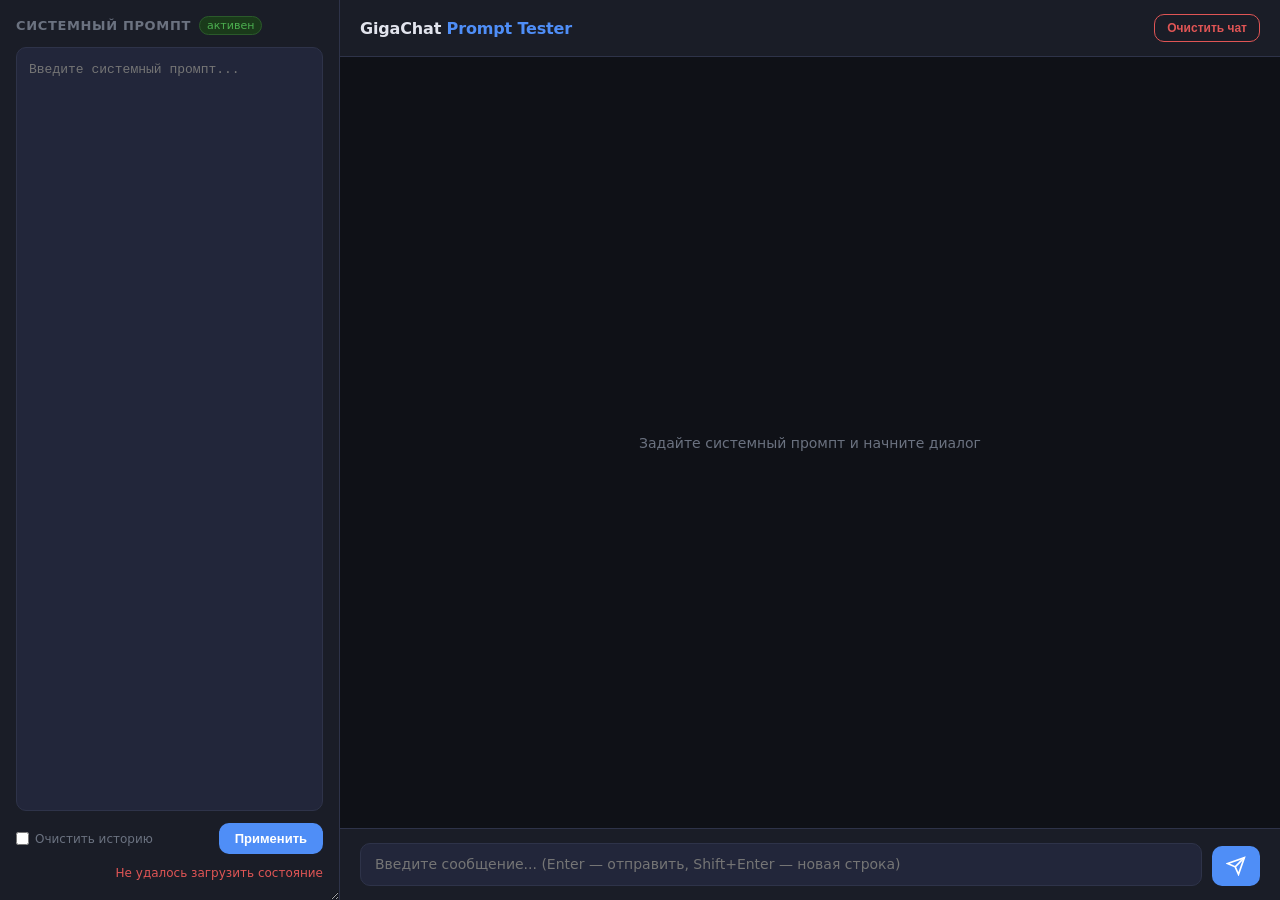
==== frontend/index.html @ eb055524 "init" ====
<!DOCTYPE html>
<html lang="ru">
<head>
  <meta charset="UTF-8" />
  <meta name="viewport" content="width=device-width, initial-scale=1.0" />
  <title>GigaChat Prompt Tester</title>
  <link rel="stylesheet" href="style.css" />
</head>
<body>
  <div class="layout">

    <!-- Боковая панель системного промпта -->
    <aside class="sidebar">
      <div class="sidebar-header">
        <span class="label">Системный промпт</span>
        <span class="badge" id="promptBadge">активен</span>
      </div>

      <textarea
        id="systemPrompt"
        class="prompt-textarea"
        placeholder="Введите системный промпт..."
        spellcheck="false"
      ></textarea>

      <div class="sidebar-footer">
        <label class="checkbox-label">
          <input type="checkbox" id="clearOnApply" />
          Очистить историю
        </label>
        <button id="applyBtn" class="btn btn-accent">Применить</button>
      </div>

      <div id="promptStatus" class="prompt-status"></div>
    </aside>

    <!-- Основная область чата -->
    <main class="chat">
      <header class="chat-header">
        <h1 class="chat-title">GigaChat <span>Prompt Tester</span></h1>
        <button id="clearBtn" class="btn btn-ghost">Очистить чат</button>
      </header>

      <div class="messages" id="messages">
        <div class="empty-state">
          Задайте системный промпт и начните диалог
        </div>
      </div>

      <div class="input-area">
        <textarea
          id="userInput"
          class="user-input"
          placeholder="Введите сообщение... (Enter — отправить, Shift+Enter — новая строка)"
          rows="1"
        ></textarea>
        <button id="sendBtn" class="btn btn-primary">
          <svg width="20" height="20" viewBox="0 0 24 24" fill="none" stroke="currentColor" stroke-width="2">
            <line x1="22" y1="2" x2="11" y2="13"></line>
            <polygon points="22 2 15 22 11 13 2 9 22 2"></polygon>
          </svg>
        </button>
      </div>
    </main>

  </div>
  <script src="app.js"></script>
</body>
</html>
---- frontend/style.css ----
/* ---- Reset & Base ---- */
*, *::before, *::after { box-sizing: border-box; margin: 0; padding: 0; }

:root {
  --bg:          #0f1117;
  --surface:     #1a1d27;
  --surface2:    #22263a;
  --border:      #2e3349;
  --accent:      #4f8ef7;
  --accent-dim:  #2d5cad;
  --danger:      #e05555;
  --text:        #e2e4ed;
  --text-dim:    #6b7280;
  --user-bubble: #1e3a5f;
  --bot-bubble:  #1e2235;
  --radius:      10px;
}

html, body { height: 100%; font-family: 'Segoe UI', system-ui, sans-serif; background: var(--bg); color: var(--text); font-size: 14px; }

/* ---- Layout ---- */
.layout {
  display: flex;
  height: 100vh;
  overflow: hidden;
}

/* ---- Sidebar ---- */
.sidebar {
  width: 340px;
  min-width: 260px;
  max-width: 420px;
  background: var(--surface);
  border-right: 1px solid var(--border);
  display: flex;
  flex-direction: column;
  padding: 16px;
  gap: 12px;
  resize: horizontal;
  overflow: hidden;
}

.sidebar-header {
  display: flex;
  align-items: center;
  gap: 8px;
}

.label {
  font-size: 13px;
  font-weight: 600;
  text-transform: uppercase;
  letter-spacing: .05em;
  color: var(--text-dim);
}

.badge {
  font-size: 11px;
  padding: 2px 7px;
  border-radius: 99px;
  background: #1a3a1a;
  color: #4caf50;
  border: 1px solid #2a5a2a;
}

.prompt-textarea {
  flex: 1;
  background: var(--surface2);
  border: 1px solid var(--border);
  border-radius: var(--radius);
  color: var(--text);
  padding: 12px;
  font-size: 13px;
  line-height: 1.6;
  resize: none;
  outline: none;
  font-family: 'Courier New', monospace;
  transition: border-color .2s;
}
.prompt-textarea:focus { border-color: var(--accent); }

.sidebar-footer {
  display: flex;
  align-items: center;
  justify-content: space-between;
  gap: 8px;
}

.checkbox-label {
  display: flex;
  align-items: center;
  gap: 6px;
  font-size: 12px;
  color: var(--text-dim);
  cursor: pointer;
  user-select: none;
}
.checkbox-label input { accent-color: var(--accent); }

.prompt-status {
  font-size: 12px;
  min-height: 18px;
  color: #4caf50;
  text-align: right;
  transition: opacity .3s;
}

/* ---- Chat ---- */
.chat {
  flex: 1;
  display: flex;
  flex-direction: column;
  overflow: hidden;
}

.chat-header {
  padding: 14px 20px;
  background: var(--surface);
  border-bottom: 1px solid var(--border);
  display: flex;
  align-items: center;
  justify-content: space-between;
}

.chat-title {
  font-size: 16px;
  font-weight: 700;
  letter-spacing: -.01em;
}
.chat-title span { color: var(--accent); }

/* ---- Messages ---- */
.messages {
  flex: 1;
  overflow-y: auto;
  padding: 20px;
  display: flex;
  flex-direction: column;
  gap: 14px;
  scroll-behavior: smooth;
}

.empty-state {
  margin: auto;
  color: var(--text-dim);
  font-size: 14px;
  text-align: center;
}

.message {
  display: flex;
  flex-direction: column;
  max-width: 75%;
  gap: 4px;
  animation: fadeIn .2s ease;
}
.message.user { align-self: flex-end; align-items: flex-end; }
.message.assistant { align-self: flex-start; align-items: flex-start; }

.message-role {
  font-size: 11px;
  font-weight: 600;
  text-transform: uppercase;
  letter-spacing: .05em;
  color: var(--text-dim);
}

.message-bubble {
  padding: 10px 14px;
  border-radius: var(--radius);
  line-height: 1.65;
  white-space: pre-wrap;
  word-break: break-word;
}
.message.user   .message-bubble { background: var(--user-bubble); border-bottom-right-radius: 3px; }
.message.assistant .message-bubble { background: var(--bot-bubble); border-bottom-left-radius: 3px; border: 1px solid var(--border); }

/* Typing indicator */
.typing-bubble {
  display: flex;
  gap: 5px;
  padding: 12px 16px;
  background: var(--bot-bubble);
  border-radius: var(--radius);
  border-bottom-left-radius: 3px;
  border: 1px solid var(--border);
}
.typing-bubble span {
  width: 7px; height: 7px;
  background: var(--text-dim);
  border-radius: 50%;
  animation: bounce .9s infinite;
}
.typing-bubble span:nth-child(2) { animation-delay: .15s; }
.typing-bubble span:nth-child(3) { animation-delay: .3s; }

/* ---- Input area ---- */
.input-area {
  padding: 14px 20px;
  background: var(--surface);
  border-top: 1px solid var(--border);
  display: flex;
  gap: 10px;
  align-items: flex-end;
}

.user-input {
  flex: 1;
  background: var(--surface2);
  border: 1px solid var(--border);
  border-radius: var(--radius);
  color: var(--text);
  padding: 10px 14px;
  font-size: 14px;
  line-height: 1.5;
  resize: none;
  outline: none;
  max-height: 160px;
  overflow-y: auto;
  font-family: inherit;
  transition: border-color .2s;
}
.user-input:focus { border-color: var(--accent); }

/* ---- Buttons ---- */
.btn {
  border: none;
  cursor: pointer;
  border-radius: var(--radius);
  font-size: 13px;
  font-weight: 600;
  padding: 8px 16px;
  transition: background .15s, opacity .15s;
  white-space: nowrap;
}
.btn:disabled { opacity: .45; cursor: not-allowed; }

.btn-primary {
  background: var(--accent);
  color: #fff;
  display: flex;
  align-items: center;
  gap: 6px;
  padding: 10px 14px;
}
.btn-primary:hover:not(:disabled) { background: #3a7de0; }

.btn-accent { background: var(--accent); color: #fff; }
.btn-accent:hover:not(:disabled) { background: #3a7de0; }

.btn-ghost {
  background: transparent;
  color: var(--danger);
  border: 1px solid var(--danger);
  font-size: 12px;
  padding: 6px 12px;
}
.btn-ghost:hover:not(:disabled) { background: #3a1a1a; }

/* ---- Scrollbar ---- */
::-webkit-scrollbar { width: 5px; }
::-webkit-scrollbar-track { background: transparent; }
::-webkit-scrollbar-thumb { background: var(--border); border-radius: 9px; }

/* ---- Animations ---- */
@keyframes fadeIn { from { opacity: 0; transform: translateY(6px); } to { opacity: 1; transform: none; } }
@keyframes bounce { 0%, 80%, 100% { transform: translateY(0); } 40% { transform: translateY(-6px); } }

/* ---- Responsive ---- */
@media (max-width: 680px) {
  .sidebar { width: 100%; max-width: none; height: 40vh; border-right: none; border-bottom: 1px solid var(--border); resize: vertical; }
  .layout { flex-direction: column; }
  .message { max-width: 92%; }
}
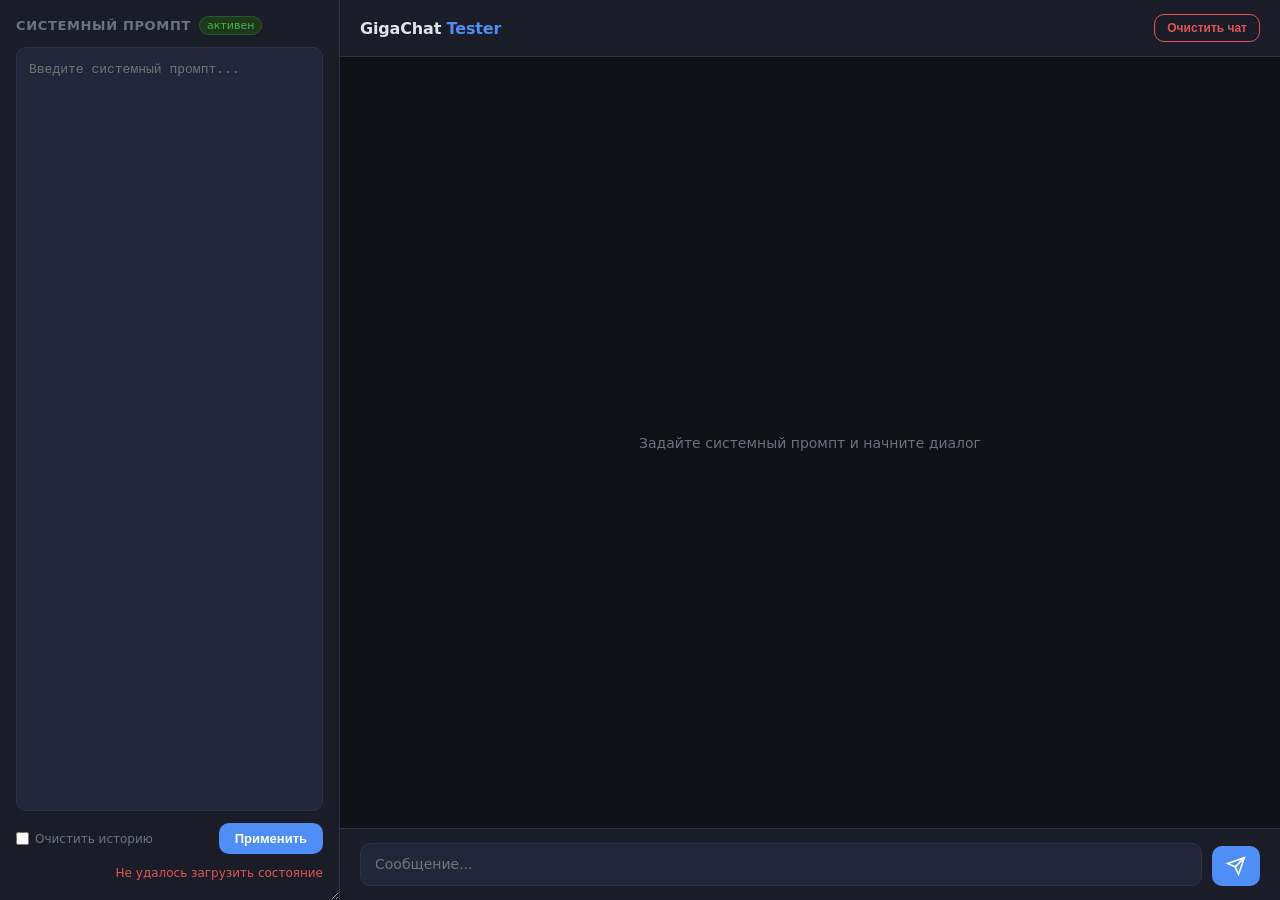
==== commit c74097a3: "Improve mobile UI: sidebar toggle, iOS zoom fix, tap targets - Add slide-down sidebar toggled by "Пр" ====
--- a/frontend/index.html
+++ b/frontend/index.html
@@ -2,11 +2,12 @@
 <html lang="ru">
 <head>
   <meta charset="UTF-8" />
-  <meta name="viewport" content="width=device-width, initial-scale=1.0" />
+  <meta name="viewport" content="width=device-width, initial-scale=1.0, viewport-fit=cover" />
   <title>GigaChat Prompt Tester</title>
   <link rel="stylesheet" href="style.css" />
 </head>
 <body>
+  <div class="backdrop" id="backdrop"></div>
   <div class="layout">
 
     <!-- Боковая панель системного промпта -->
@@ -37,7 +38,15 @@
     <!-- Основная область чата -->
     <main class="chat">
       <header class="chat-header">
-        <h1 class="chat-title">GigaChat <span>Prompt Tester</span></h1>
+        <div class="chat-header-left">
+          <button id="promptToggle" class="btn btn-toggle" aria-label="Системный промпт">
+            <svg width="16" height="16" viewBox="0 0 24 24" fill="none" stroke="currentColor" stroke-width="2">
+              <path d="M12 20h9"/><path d="M16.5 3.5a2.121 2.121 0 0 1 3 3L7 19l-4 1 1-4L16.5 3.5z"/>
+            </svg>
+            Промпт
+          </button>
+          <h1 class="chat-title">GigaChat <span>Tester</span></h1>
+        </div>
         <button id="clearBtn" class="btn btn-ghost">Очистить чат</button>
       </header>
 
@@ -51,7 +60,7 @@
         <textarea
           id="userInput"
           class="user-input"
-          placeholder="Введите сообщение... (Enter — отправить, Shift+Enter — новая строка)"
+          placeholder="Сообщение..."
           rows="1"
         ></textarea>
         <button id="sendBtn" class="btn btn-primary">
--- a/frontend/style.css
+++ b/frontend/style.css
@@ -266,9 +266,98 @@
 @keyframes fadeIn { from { opacity: 0; transform: translateY(6px); } to { opacity: 1; transform: none; } }
 @keyframes bounce { 0%, 80%, 100% { transform: translateY(0); } 40% { transform: translateY(-6px); } }
 
+/* ---- Кнопка-переключатель промпта (скрыта на десктопе) ---- */
+.btn-toggle {
+  display: none;
+  background: var(--surface2);
+  color: var(--text);
+  border: 1px solid var(--border);
+  font-size: 13px;
+  font-weight: 600;
+  padding: 8px 12px;
+  gap: 6px;
+  align-items: center;
+}
+.btn-toggle:hover { background: var(--border); }
+
+.chat-header-left {
+  display: flex;
+  align-items: center;
+  gap: 10px;
+}
+
+/* ---- Backdrop (мобильный оверлей) ---- */
+.backdrop {
+  display: none;
+  position: fixed;
+  inset: 0;
+  background: rgba(0,0,0,.55);
+  z-index: 90;
+  backdrop-filter: blur(2px);
+}
+.backdrop.visible { display: block; }
+
 /* ---- Responsive ---- */
 @media (max-width: 680px) {
-  .sidebar { width: 100%; max-width: none; height: 40vh; border-right: none; border-bottom: 1px solid var(--border); resize: vertical; }
+  /* Фикс iOS: предотвращаем зум при фокусе на инпут */
+  input, textarea, select { font-size: 16px !important; }
+
+  /* Показываем кнопку промпта */
+  .btn-toggle { display: flex; }
+
+  /* Сайдбар — выезжает сверху как шторка */
+  .sidebar {
+    position: fixed;
+    top: 0; left: 0; right: 0;
+    width: 100%;
+    max-width: none;
+    max-height: 70vh;
+    z-index: 100;
+    border-right: none;
+    border-bottom: 1px solid var(--border);
+    border-radius: 0 0 16px 16px;
+    resize: none;
+    overflow-y: auto;
+    transform: translateY(-110%);
+    transition: transform .3s cubic-bezier(.4,0,.2,1);
+    box-shadow: 0 8px 32px rgba(0,0,0,.5);
+  }
+  .sidebar.open {
+    transform: translateY(0);
+  }
+
+  /* Чат занимает весь экран */
   .layout { flex-direction: column; }
-  .message { max-width: 92%; }
-}
+  .chat { flex: 1; height: 100vh; }
+
+  /* Сообщения шире */
+  .message { max-width: 88%; }
+
+  /* Шапка чата */
+  .chat-header { padding: 10px 14px; }
+  .chat-title { font-size: 14px; }
+
+  /* Кнопки — минимум 44px для удобного тапа */
+  .btn { min-height: 44px; }
+  .btn-ghost { font-size: 12px; padding: 6px 10px; min-height: 36px; }
+
+  /* Поле ввода */
+  .input-area {
+    padding: 10px 12px;
+    /* Отступ снизу для iPhone с Home Indicator */
+    padding-bottom: calc(10px + env(safe-area-inset-bottom));
+  }
+  .user-input { padding: 10px 12px; }
+
+  /* Кнопка отправки — квадратная */
+  .btn-primary { padding: 12px; min-height: 44px; min-width: 44px; }
+
+  /* Промпт-статус убираем — места мало */
+  .prompt-status { display: none; }
+
+  /* Сайдбар внутри — компактнее */
+  .sidebar { padding: 14px; gap: 10px; }
+  .prompt-textarea { min-height: 120px; font-size: 14px; }
+  .sidebar-footer { flex-wrap: wrap; gap: 8px; }
+  .btn-accent { flex: 1; min-height: 44px; }
+}
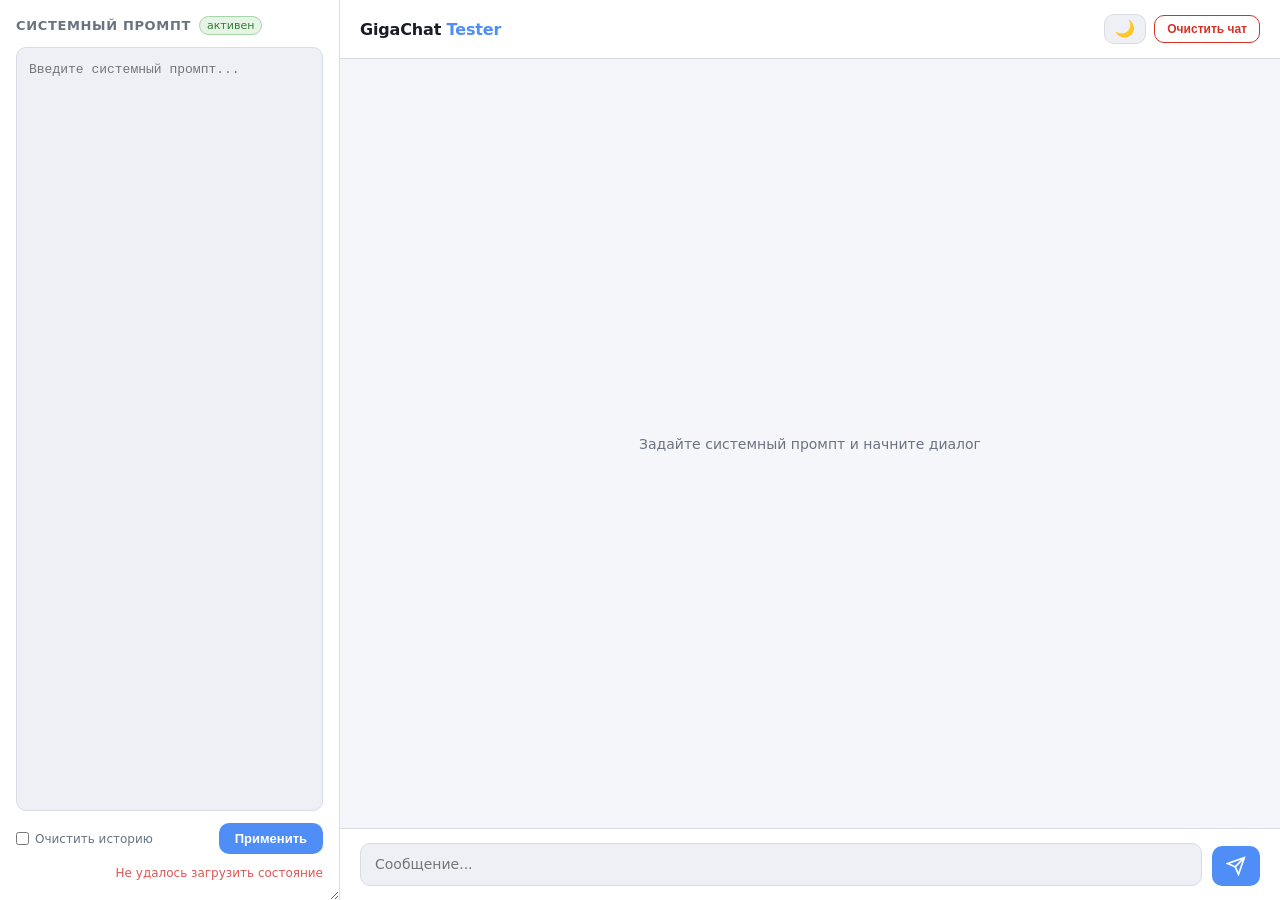
==== commit 07872436: "Add light/dark theme toggle with light theme as default Refactor CSS variables into light (:root) an" ====
--- a/frontend/index.html
+++ b/frontend/index.html
@@ -47,7 +47,10 @@
           </button>
           <h1 class="chat-title">GigaChat <span>Tester</span></h1>
         </div>
-        <button id="clearBtn" class="btn btn-ghost">Очистить чат</button>
+        <div style="display:flex;align-items:center;gap:8px;">
+          <button id="themeToggle" class="btn btn-theme" aria-label="Переключить тему">🌙</button>
+          <button id="clearBtn" class="btn btn-ghost">Очистить чат</button>
+        </div>
       </header>
 
       <div class="messages" id="messages">
--- a/frontend/style.css
+++ b/frontend/style.css
@@ -2,18 +2,38 @@
 *, *::before, *::after { box-sizing: border-box; margin: 0; padding: 0; }
 
 :root {
+  --bg:          #f5f6fa;
+  --surface:     #ffffff;
+  --surface2:    #eef0f5;
+  --border:      #d8dce6;
+  --accent:      #4f8ef7;
+  --accent-dim:  #2d5cad;
+  --danger:      #d93025;
+  --text:        #1a1d27;
+  --text-dim:    #6b7280;
+  --user-bubble: #dce8fc;
+  --bot-bubble:  #f0f1f5;
+  --badge-bg:    #e6f4e6;
+  --badge-color: #2e7d32;
+  --badge-border:#a5d6a7;
+  --ghost-hover: #fce8e8;
+  --radius:      10px;
+}
+
+[data-theme="dark"] {
   --bg:          #0f1117;
   --surface:     #1a1d27;
   --surface2:    #22263a;
   --border:      #2e3349;
-  --accent:      #4f8ef7;
-  --accent-dim:  #2d5cad;
   --danger:      #e05555;
   --text:        #e2e4ed;
   --text-dim:    #6b7280;
   --user-bubble: #1e3a5f;
   --bot-bubble:  #1e2235;
-  --radius:      10px;
+  --badge-bg:    #1a3a1a;
+  --badge-color: #4caf50;
+  --badge-border:#2a5a2a;
+  --ghost-hover: #3a1a1a;
 }
 
 html, body { height: 100%; font-family: 'Segoe UI', system-ui, sans-serif; background: var(--bg); color: var(--text); font-size: 14px; }
@@ -58,9 +78,9 @@
   font-size: 11px;
   padding: 2px 7px;
   border-radius: 99px;
-  background: #1a3a1a;
-  color: #4caf50;
-  border: 1px solid #2a5a2a;
+  background: var(--badge-bg);
+  color: var(--badge-color);
+  border: 1px solid var(--badge-border);
 }
 
 .prompt-textarea {
@@ -255,7 +275,20 @@
   font-size: 12px;
   padding: 6px 12px;
 }
-.btn-ghost:hover:not(:disabled) { background: #3a1a1a; }
+.btn-ghost:hover:not(:disabled) { background: var(--ghost-hover); }
+
+/* ---- Theme toggle ---- */
+.btn-theme {
+  background: var(--surface2);
+  color: var(--text);
+  border: 1px solid var(--border);
+  padding: 6px 10px;
+  font-size: 16px;
+  line-height: 1;
+  display: flex;
+  align-items: center;
+}
+.btn-theme:hover { background: var(--border); }
 
 /* ---- Scrollbar ---- */
 ::-webkit-scrollbar { width: 5px; }
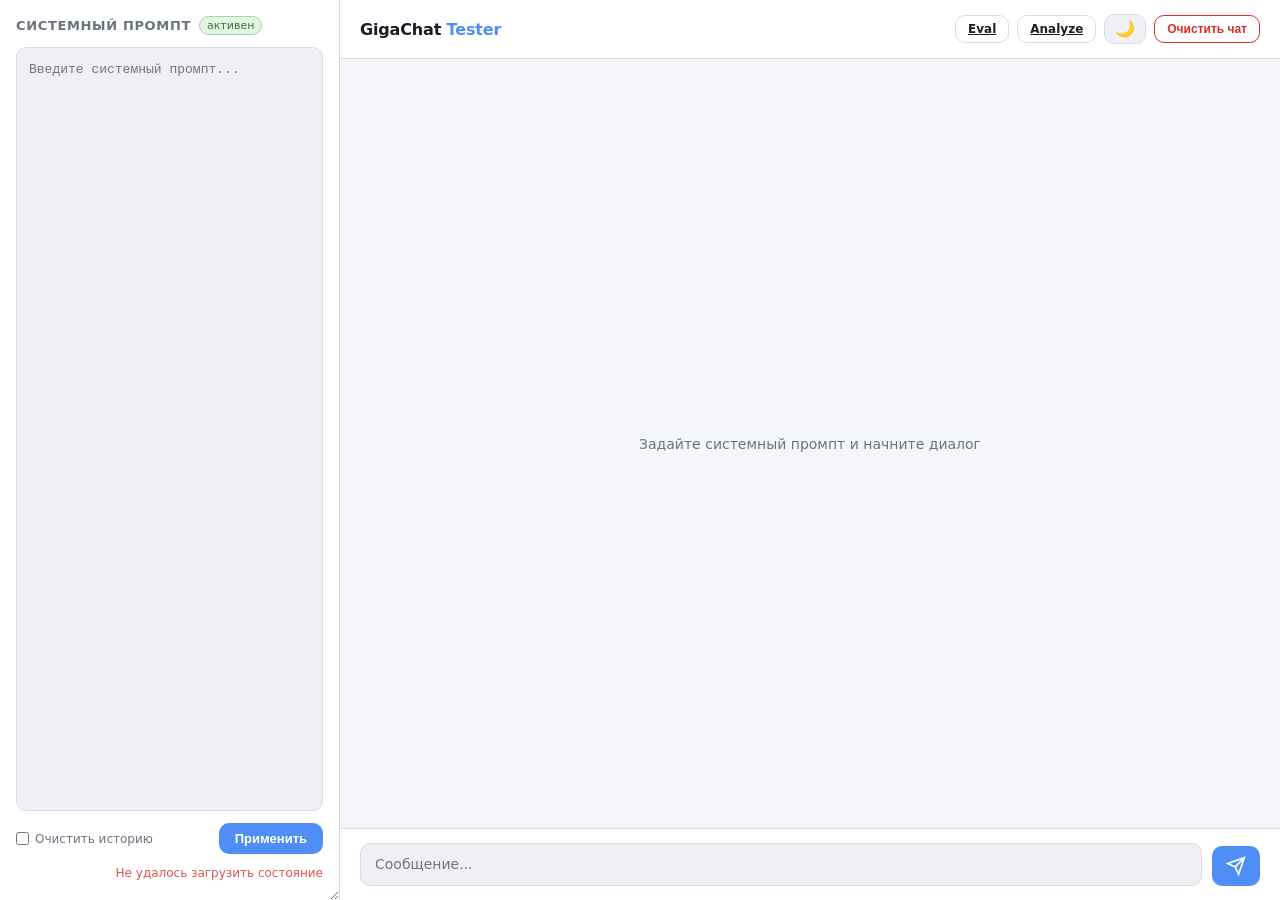
==== commit 5ff05556: "Add Eval and Analyze pages with Gemini judge integration - Eval page: run single/multi-turn queries " ====
--- a/frontend/index.html
+++ b/frontend/index.html
@@ -48,6 +48,8 @@
           <h1 class="chat-title">GigaChat <span>Tester</span></h1>
         </div>
         <div style="display:flex;align-items:center;gap:8px;">
+          <a href="/eval" class="btn btn-ghost" style="color:var(--text);border-color:var(--border)">Eval</a>
+          <a href="/analyze" class="btn btn-ghost" style="color:var(--text);border-color:var(--border)">Analyze</a>
           <button id="themeToggle" class="btn btn-theme" aria-label="Переключить тему">🌙</button>
           <button id="clearBtn" class="btn btn-ghost">Очистить чат</button>
         </div>
--- a/frontend/style.css
+++ b/frontend/style.css
@@ -329,6 +329,240 @@
   backdrop-filter: blur(2px);
 }
 .backdrop.visible { display: block; }
+
+/* ---- Eval Runner Page ---- */
+.eval-page {
+  display: flex;
+  flex-direction: column;
+  height: 100vh;
+  overflow: hidden;
+}
+
+.eval-header {
+  padding: 14px 24px;
+  background: var(--surface);
+  border-bottom: 1px solid var(--border);
+  display: flex;
+  align-items: center;
+  justify-content: space-between;
+}
+.eval-header h1 {
+  font-size: 16px;
+  font-weight: 700;
+}
+.eval-header-actions {
+  display: flex;
+  gap: 8px;
+  align-items: center;
+}
+
+.eval-controls {
+  padding: 20px 24px;
+  background: var(--surface);
+  border-bottom: 1px solid var(--border);
+  display: flex;
+  flex-direction: column;
+  gap: 14px;
+}
+
+.eval-prompt-section {
+  display: flex;
+  flex-direction: column;
+  gap: 6px;
+}
+.eval-prompt-section label {
+  font-size: 12px;
+  font-weight: 600;
+  text-transform: uppercase;
+  letter-spacing: .05em;
+  color: var(--text-dim);
+}
+.eval-prompt-section textarea {
+  background: var(--surface2);
+  border: 1px solid var(--border);
+  border-radius: var(--radius);
+  color: var(--text);
+  padding: 12px;
+  font-size: 13px;
+  line-height: 1.6;
+  resize: vertical;
+  outline: none;
+  font-family: 'Courier New', monospace;
+  transition: border-color .2s;
+  min-height: 100px;
+  max-height: 300px;
+}
+.eval-prompt-section textarea:focus { border-color: var(--accent); }
+
+.eval-options {
+  display: flex;
+  gap: 16px;
+  align-items: center;
+  flex-wrap: wrap;
+}
+
+.eval-option-row {
+  display: flex;
+  align-items: center;
+  gap: 8px;
+}
+.eval-option-row label {
+  font-size: 13px;
+  color: var(--text-dim);
+}
+.eval-option-row input[type="text"] {
+  background: var(--surface2);
+  border: 1px solid var(--border);
+  border-radius: 6px;
+  color: var(--text);
+  padding: 6px 10px;
+  font-size: 13px;
+  outline: none;
+  width: 140px;
+}
+.eval-option-row input[type="text"]:focus { border-color: var(--accent); }
+
+.eval-checkbox {
+  display: flex;
+  align-items: center;
+  gap: 6px;
+  font-size: 13px;
+  cursor: pointer;
+  user-select: none;
+}
+.eval-checkbox input { accent-color: var(--accent); width: 16px; height: 16px; }
+
+.eval-actions {
+  display: flex;
+  gap: 12px;
+  align-items: center;
+}
+
+.eval-progress {
+  display: flex;
+  gap: 12px;
+  align-items: center;
+}
+
+.progress-bar {
+  flex: 1;
+  height: 8px;
+  background: var(--surface2);
+  border-radius: 4px;
+  overflow: hidden;
+}
+.progress-fill {
+  height: 100%;
+  background: var(--accent);
+  border-radius: 4px;
+  transition: width .3s ease;
+  width: 0%;
+}
+
+.eval-results {
+  flex: 1;
+  overflow: auto;
+  padding: 0;
+}
+
+.eval-table {
+  width: 100%;
+  border-collapse: collapse;
+  font-size: 13px;
+}
+.eval-table thead {
+  position: sticky;
+  top: 0;
+  z-index: 1;
+}
+.eval-table th {
+  background: var(--surface2);
+  color: var(--text-dim);
+  font-size: 11px;
+  font-weight: 600;
+  text-transform: uppercase;
+  letter-spacing: .05em;
+  padding: 10px 12px;
+  text-align: left;
+  border-bottom: 1px solid var(--border);
+}
+.eval-table td {
+  padding: 10px 12px;
+  border-bottom: 1px solid var(--border);
+  vertical-align: top;
+  line-height: 1.5;
+}
+.eval-table tr:hover td {
+  background: var(--surface2);
+}
+
+.cell-id { white-space: nowrap; font-weight: 600; width: 100px; }
+.cell-type { white-space: nowrap; width: 60px; color: var(--text-dim); }
+.cell-query { max-width: 280px; overflow: hidden; text-overflow: ellipsis; }
+.cell-response { max-width: 400px; overflow: hidden; text-overflow: ellipsis; white-space: pre-wrap; }
+.cell-score { white-space: nowrap; font-weight: 700; min-width: 90px; text-align: center; }
+.cell-score .metrics-line { font-weight: 400; font-size: 11px; letter-spacing: 1px; color: var(--text-dim); font-family: monospace; }
+
+.score-good { color: #2e7d32; }
+.score-ok { color: #f9a825; }
+.score-bad { color: var(--danger); }
+
+.text-dim { color: var(--text-dim); font-size: 13px; }
+
+/* ---- Stats Panel (Analyze page) ---- */
+.stats-panel {
+  margin-top: 10px;
+  padding: 10px 12px;
+  background: var(--surface2);
+  border: 1px solid var(--border);
+  border-radius: var(--radius);
+  font-size: 13px;
+}
+.stats-row {
+  display: flex;
+  gap: 16px;
+  flex-wrap: wrap;
+  font-weight: 600;
+  margin-bottom: 6px;
+}
+.stats-row .stat-err { color: var(--danger); }
+.stats-log {
+  max-height: 150px;
+  overflow-y: auto;
+  font-family: monospace;
+  font-size: 12px;
+  line-height: 1.5;
+  color: var(--text-dim);
+  white-space: pre;
+}
+
+/* ---- Drop Zone (Analyze page) ---- */
+.drop-zone {
+  border: 2px dashed var(--border);
+  border-radius: var(--radius);
+  padding: 32px 24px;
+  text-align: center;
+  transition: border-color .2s, background .2s;
+  cursor: pointer;
+}
+.drop-zone.drag-over {
+  border-color: var(--accent);
+  background: var(--surface2);
+}
+.drop-zone-text {
+  font-size: 14px;
+  color: var(--text);
+  display: flex;
+  align-items: center;
+  justify-content: center;
+  flex-wrap: wrap;
+  gap: 4px;
+}
+.drop-zone-hint {
+  margin-top: 10px;
+  font-size: 12px;
+  color: var(--text-dim);
+}
 
 /* ---- Responsive ---- */
 @media (max-width: 680px) {
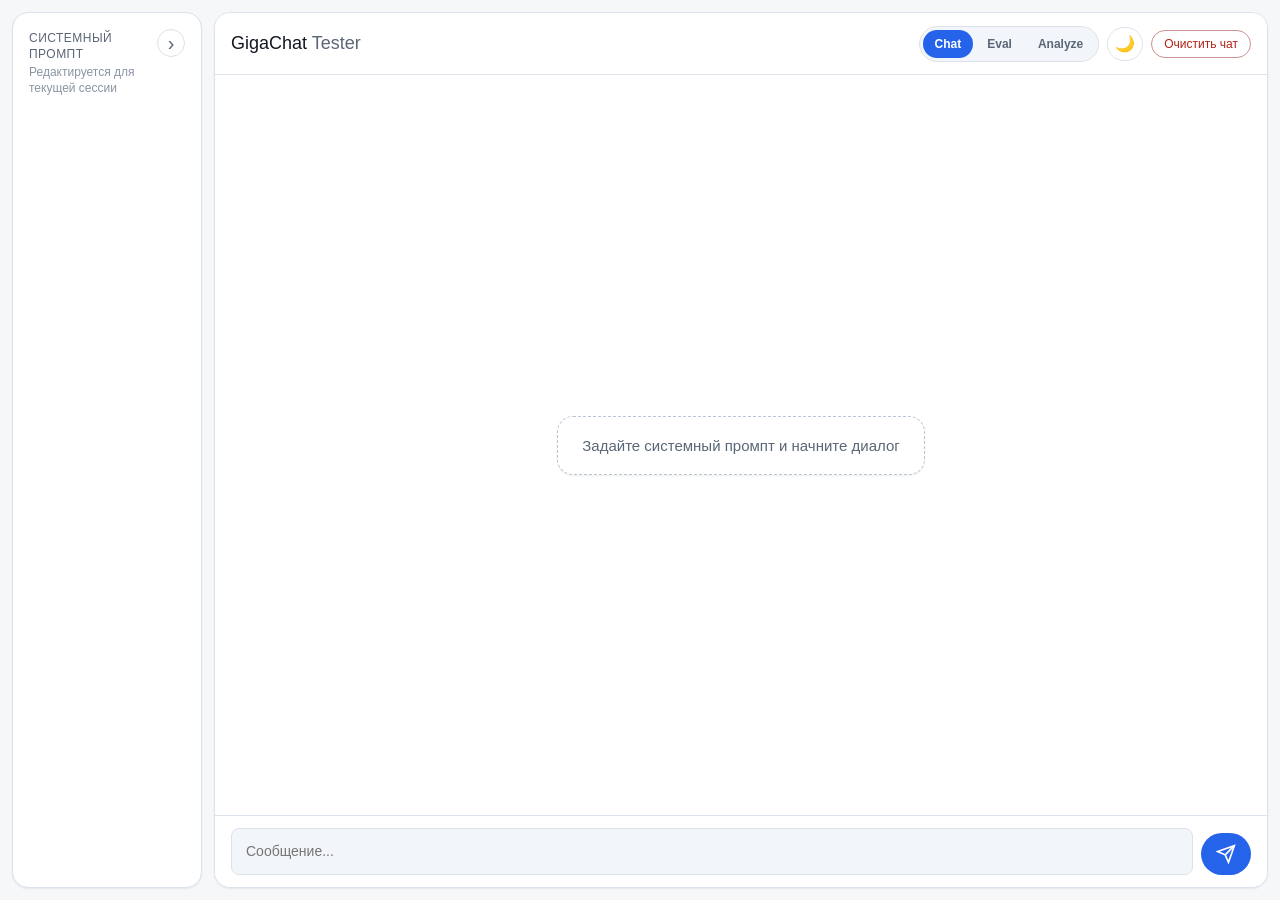
==== commit 87845eb1: "Apply UX audit improvements" ====
--- a/frontend/index.html
+++ b/frontend/index.html
@@ -4,7 +4,7 @@
   <meta charset="UTF-8" />
   <meta name="viewport" content="width=device-width, initial-scale=1.0, viewport-fit=cover" />
   <title>GigaChat Prompt Tester</title>
-  <link rel="stylesheet" href="style.css" />
+  <link rel="stylesheet" href="style.css?v=ux5" />
 </head>
 <body>
   <div class="backdrop" id="backdrop"></div>
@@ -13,8 +13,16 @@
     <!-- Боковая панель системного промпта -->
     <aside class="sidebar">
       <div class="sidebar-header">
-        <span class="label">Системный промпт</span>
-        <span class="badge" id="promptBadge">активен</span>
+        <div>
+          <span class="label">Системный промпт</span>
+          <div class="sidebar-caption" id="promptPreview">Редактируется для текущей сессии</div>
+        </div>
+        <div class="sidebar-header-actions">
+          <span class="badge" id="promptBadge">активен</span>
+          <button id="promptCollapseBtn" class="icon-btn" aria-label="Свернуть промпт" title="Свернуть промпт">
+            <span aria-hidden="true">‹</span>
+          </button>
+        </div>
       </div>
 
       <textarea
@@ -47,9 +55,12 @@
           </button>
           <h1 class="chat-title">GigaChat <span>Tester</span></h1>
         </div>
-        <div style="display:flex;align-items:center;gap:8px;">
-          <a href="/eval" class="btn btn-ghost" style="color:var(--text);border-color:var(--border)">Eval</a>
-          <a href="/analyze" class="btn btn-ghost" style="color:var(--text);border-color:var(--border)">Analyze</a>
+        <div class="header-actions">
+          <nav class="app-nav" aria-label="Основные разделы">
+            <a href="/" class="nav-link active" aria-current="page">Chat</a>
+            <a href="/eval" class="nav-link">Eval</a>
+            <a href="/analyze" class="nav-link">Analyze</a>
+          </nav>
           <button id="themeToggle" class="btn btn-theme" aria-label="Переключить тему">🌙</button>
           <button id="clearBtn" class="btn btn-ghost">Очистить чат</button>
         </div>
@@ -62,6 +73,7 @@
       </div>
 
       <div class="input-area">
+        <div id="chatToast" class="toast" hidden></div>
         <textarea
           id="userInput"
           class="user-input"
@@ -78,6 +90,6 @@
     </main>
 
   </div>
-  <script src="app.js"></script>
+  <script src="app.js?v=ux5"></script>
 </body>
 </html>
--- a/frontend/style.css
+++ b/frontend/style.css
@@ -2,46 +2,94 @@
 *, *::before, *::after { box-sizing: border-box; margin: 0; padding: 0; }
 
 :root {
-  --bg:          #f5f6fa;
+  color-scheme: light;
+  --bg:          #f6f7f9;
+  --bg-soft:     #eef2f7;
   --surface:     #ffffff;
-  --surface2:    #eef0f5;
-  --border:      #d8dce6;
-  --accent:      #4f8ef7;
-  --accent-dim:  #2d5cad;
-  --danger:      #d93025;
-  --text:        #1a1d27;
-  --text-dim:    #6b7280;
-  --user-bubble: #dce8fc;
-  --bot-bubble:  #f0f1f5;
-  --badge-bg:    #e6f4e6;
-  --badge-color: #2e7d32;
-  --badge-border:#a5d6a7;
-  --ghost-hover: #fce8e8;
-  --radius:      10px;
+  --surface-header: #ffffff;
+  --surface-footer: #ffffff;
+  --surface-solid:#ffffff;
+  --surface2:    #f2f5f9;
+  --surface3:    #e6ebf2;
+  --border:      #dbe2ea;
+  --border-strong:#b9c5d3;
+  --accent:      #2563eb;
+  --accent-dim:  #1d4ed8;
+  --accent-soft: #eef4ff;
+  --danger:      #b42318;
+  --warning:     #a16207;
+  --success:     #137547;
+  --text:        #121722;
+  --text-dim:    #5b6677;
+  --text-muted:  #8a95a6;
+  --user-bubble: #1f2937;
+  --bot-bubble:  #ffffff;
+  --badge-bg:    #edf8f2;
+  --badge-color: #137547;
+  --badge-border:#ccebd9;
+  --ghost-hover: #fff1f0;
+  --shadow-sm:   0 1px 2px rgba(18,23,34,.07);
+  --shadow-md:   0 14px 36px rgba(18,23,34,.13);
+  --focus-ring:  0 0 0 3px rgba(37,99,235,.15);
+  --radius:      8px;
+  --radius-card: 16px;
+  --radius-pill: 9999px;
 }
 
 [data-theme="dark"] {
-  --bg:          #0f1117;
-  --surface:     #1a1d27;
-  --surface2:    #22263a;
-  --border:      #2e3349;
-  --danger:      #e05555;
-  --text:        #e2e4ed;
-  --text-dim:    #6b7280;
-  --user-bubble: #1e3a5f;
-  --bot-bubble:  #1e2235;
-  --badge-bg:    #1a3a1a;
-  --badge-color: #4caf50;
-  --badge-border:#2a5a2a;
-  --ghost-hover: #3a1a1a;
-}
-
-html, body { height: 100%; font-family: 'Segoe UI', system-ui, sans-serif; background: var(--bg); color: var(--text); font-size: 14px; }
+  color-scheme: dark;
+  --bg:          #101318;
+  --bg-soft:     #161b22;
+  --surface:     #151a21;
+  --surface-header: #151a21;
+  --surface-footer: #151a21;
+  --surface-solid:#1a2029;
+  --surface2:    #202733;
+  --surface3:    #2b3442;
+  --border:      #303a49;
+  --border-strong:#4a586a;
+  --accent:      #7aa2ff;
+  --accent-dim:  #a8c0ff;
+  --accent-soft: rgba(122,162,255,.13);
+  --danger:      #ff8a80;
+  --warning:     #f4bf58;
+  --success:     #7dd3a7;
+  --text:        #f3f6fb;
+  --text-dim:    #aab4c2;
+  --text-muted:  #778293;
+  --user-bubble: #dce7ff;
+  --bot-bubble:  #1a2029;
+  --badge-bg:    rgba(125,211,167,.12);
+  --badge-color: #8be3b0;
+  --badge-border:rgba(125,211,167,.28);
+  --ghost-hover: rgba(239,122,112,.12);
+  --shadow-sm:   0 1px 2px rgba(0,0,0,.32);
+  --shadow-md:   0 12px 32px rgba(0,0,0,.34);
+  --focus-ring:  0 0 0 3px rgba(243,240,234,.14);
+}
+
+html, body {
+  height: 100%;
+  font-family: "IBM Plex Sans", "Helvetica Neue", Arial, sans-serif;
+  background: var(--bg);
+  color: var(--text);
+  font-size: 14px;
+}
+
+body {
+  min-width: 320px;
+}
+
+button, input, textarea, select {
+  font: inherit;
+}
 
 /* ---- Layout ---- */
 .layout {
   display: flex;
-  height: 100vh;
+  height: 100dvh;
+  padding: 12px;
+  gap: 12px;
   overflow: hidden;
 }
 
@@ -51,7 +99,9 @@
   min-width: 260px;
   max-width: 420px;
   background: var(--surface);
-  border-right: 1px solid var(--border);
+  border: 1px solid var(--border);
+  border-radius: var(--radius-card);
+  box-shadow: var(--shadow-sm);
   display: flex;
   flex-direction: column;
   padding: 16px;
@@ -63,21 +113,38 @@
 .sidebar-header {
   display: flex;
   align-items: center;
+  justify-content: space-between;
   gap: 8px;
 }
+.sidebar-header-actions {
+  display: flex;
+  align-items: center;
+  gap: 6px;
+}
+.sidebar-caption {
+  max-width: 210px;
+  margin-top: 3px;
+  color: var(--text-muted);
+  font-size: 12px;
+  line-height: 1.35;
+  overflow: hidden;
+  text-overflow: ellipsis;
+  white-space: nowrap;
+}
 
 .label {
-  font-size: 13px;
-  font-weight: 600;
+  font-size: 12px;
+  font-weight: 500;
   text-transform: uppercase;
-  letter-spacing: .05em;
+  letter-spacing: .04em;
   color: var(--text-dim);
 }
 
 .badge {
   font-size: 11px;
-  padding: 2px 7px;
-  border-radius: 99px;
+  font-weight: 500;
+  padding: 3px 8px;
+  border-radius: var(--radius-pill);
   background: var(--badge-bg);
   color: var(--badge-color);
   border: 1px solid var(--badge-border);
@@ -89,15 +156,18 @@
   border: 1px solid var(--border);
   border-radius: var(--radius);
   color: var(--text);
-  padding: 12px;
+  padding: 12px 14px;
   font-size: 13px;
   line-height: 1.6;
   resize: none;
   outline: none;
-  font-family: 'Courier New', monospace;
-  transition: border-color .2s;
-}
-.prompt-textarea:focus { border-color: var(--accent); }
+  font-family: "SFMono-Regular", Consolas, "Liberation Mono", monospace;
+  transition: border-color .2s, box-shadow .2s, background .2s;
+}
+.prompt-textarea:focus {
+  border-color: var(--accent);
+  box-shadow: var(--focus-ring);
+}
 
 .sidebar-footer {
   display: flex;
@@ -110,7 +180,7 @@
   display: flex;
   align-items: center;
   gap: 6px;
-  font-size: 12px;
+  font-size: 13px;
   color: var(--text-dim);
   cursor: pointer;
   user-select: none;
@@ -120,9 +190,28 @@
 .prompt-status {
   font-size: 12px;
   min-height: 18px;
-  color: #4caf50;
+  color: var(--success);
   text-align: right;
   transition: opacity .3s;
+}
+.sidebar.collapsed {
+  width: 190px;
+  min-width: 190px;
+  resize: none;
+}
+.sidebar.collapsed .badge {
+  display: none;
+}
+.sidebar.collapsed .sidebar-header {
+  align-items: flex-start;
+}
+.sidebar.collapsed .prompt-textarea,
+.sidebar.collapsed .sidebar-footer,
+.sidebar.collapsed .prompt-status {
+  display: none;
+}
+.sidebar.collapsed .sidebar-caption {
+  white-space: normal;
 }
 
 /* ---- Chat ---- */
@@ -131,23 +220,75 @@
   display: flex;
   flex-direction: column;
   overflow: hidden;
+  min-width: 0;
+  background: var(--surface);
+  border: 1px solid var(--border);
+  border-radius: var(--radius-card);
+  box-shadow: var(--shadow-sm);
 }
 
 .chat-header {
-  padding: 14px 20px;
-  background: var(--surface);
+  min-height: 62px;
+  padding: 12px 16px;
+  background: var(--surface-header);
   border-bottom: 1px solid var(--border);
   display: flex;
   align-items: center;
   justify-content: space-between;
+  gap: 14px;
+}
+.chat-header > div:last-child {
+  flex-wrap: wrap;
+  justify-content: flex-end;
+}
+.header-actions {
+  display: flex;
+  align-items: center;
+  gap: 8px;
 }
 
 .chat-title {
-  font-size: 16px;
-  font-weight: 700;
-  letter-spacing: -.01em;
-}
-.chat-title span { color: var(--accent); }
+  font-size: 18px;
+  font-weight: 500;
+  letter-spacing: 0;
+}
+.chat-title span { color: var(--text-dim); }
+
+.page-subtitle {
+  margin-top: 3px;
+  color: var(--text-dim);
+  font-size: 12px;
+}
+
+.app-nav {
+  display: inline-flex;
+  align-items: center;
+  gap: 2px;
+  padding: 3px;
+  background: var(--surface2);
+  border: 1px solid var(--border);
+  border-radius: var(--radius-pill);
+}
+.nav-link {
+  color: var(--text-dim);
+  text-decoration: none;
+  font-size: 12px;
+  font-weight: 600;
+  line-height: 1;
+  padding: 8px 12px;
+  border-radius: var(--radius-pill);
+}
+.nav-link:hover {
+  color: var(--text);
+  background: var(--surface3);
+}
+.nav-link.active {
+  color: var(--surface-solid);
+  background: var(--accent);
+}
+[data-theme="dark"] .nav-link.active {
+  color: #101318;
+}
 
 /* ---- Messages ---- */
 .messages {
@@ -163,15 +304,20 @@
 .empty-state {
   margin: auto;
   color: var(--text-dim);
-  font-size: 14px;
+  font-size: 15px;
   text-align: center;
+  background: var(--surface-solid);
+  border: 1px dashed var(--border-strong);
+  border-radius: var(--radius-card);
+  padding: 20px 24px;
+  box-shadow: var(--shadow-sm);
 }
 
 .message {
   display: flex;
   flex-direction: column;
-  max-width: 75%;
-  gap: 4px;
+  max-width: min(76%, 820px);
+  gap: 6px;
   animation: fadeIn .2s ease;
 }
 .message.user { align-self: flex-end; align-items: flex-end; }
@@ -179,30 +325,37 @@
 
 .message-role {
   font-size: 11px;
-  font-weight: 600;
+  font-weight: 500;
   text-transform: uppercase;
-  letter-spacing: .05em;
+  letter-spacing: .04em;
   color: var(--text-dim);
 }
 
 .message-bubble {
-  padding: 10px 14px;
+  padding: 12px 15px;
   border-radius: var(--radius);
-  line-height: 1.65;
+  line-height: 1.68;
   white-space: pre-wrap;
   word-break: break-word;
-}
-.message.user   .message-bubble { background: var(--user-bubble); border-bottom-right-radius: 3px; }
-.message.assistant .message-bubble { background: var(--bot-bubble); border-bottom-left-radius: 3px; border: 1px solid var(--border); }
+  box-shadow: var(--shadow-sm);
+}
+.message.user .message-bubble {
+  background: var(--user-bubble);
+  color: var(--surface-solid);
+}
+[data-theme="dark"] .message.user .message-bubble { color: #11100e; }
+.message.assistant .message-bubble {
+  background: var(--bot-bubble);
+  border: 1px solid var(--border);
+}
 
 /* Typing indicator */
 .typing-bubble {
   display: flex;
   gap: 5px;
-  padding: 12px 16px;
+  padding: 13px 16px;
   background: var(--bot-bubble);
   border-radius: var(--radius);
-  border-bottom-left-radius: 3px;
   border: 1px solid var(--border);
 }
 .typing-bubble span {
@@ -216,12 +369,39 @@
 
 /* ---- Input area ---- */
 .input-area {
-  padding: 14px 20px;
-  background: var(--surface);
+  position: relative;
+  padding: 12px 16px;
+  background: var(--surface-footer);
   border-top: 1px solid var(--border);
   display: flex;
+  gap: 8px;
+  align-items: flex-end;
+}
+
+.toast {
+  position: absolute;
+  left: 16px;
+  bottom: calc(100% + 10px);
+  z-index: 3;
+  display: flex;
+  align-items: center;
   gap: 10px;
-  align-items: flex-end;
+  padding: 9px 12px;
+  background: var(--surface-solid);
+  border: 1px solid var(--border);
+  border-radius: var(--radius);
+  box-shadow: var(--shadow-md);
+  color: var(--text);
+}
+.toast[hidden] {
+  display: none;
+}
+.toast button {
+  border: 0;
+  background: none;
+  color: var(--accent);
+  cursor: pointer;
+  font-weight: 700;
 }
 
 .user-input {
@@ -230,7 +410,7 @@
   border: 1px solid var(--border);
   border-radius: var(--radius);
   color: var(--text);
-  padding: 10px 14px;
+  padding: 12px 14px;
   font-size: 14px;
   line-height: 1.5;
   resize: none;
@@ -238,62 +418,114 @@
   max-height: 160px;
   overflow-y: auto;
   font-family: inherit;
-  transition: border-color .2s;
-}
-.user-input:focus { border-color: var(--accent); }
+  transition: border-color .2s, box-shadow .2s, background .2s;
+}
+.user-input:focus {
+  border-color: var(--accent);
+  box-shadow: var(--focus-ring);
+}
 
 /* ---- Buttons ---- */
 .btn {
-  border: none;
+  border: 1px solid transparent;
   cursor: pointer;
-  border-radius: var(--radius);
+  border-radius: var(--radius-pill);
   font-size: 13px;
-  font-weight: 600;
+  font-weight: 500;
   padding: 8px 16px;
-  transition: background .15s, opacity .15s;
+  transition: background .15s, border-color .15s, color .15s, opacity .15s, transform .15s, box-shadow .15s;
   white-space: nowrap;
+  display: inline-flex;
+  align-items: center;
+  justify-content: center;
+  gap: 7px;
 }
 .btn:disabled { opacity: .45; cursor: not-allowed; }
+.btn:hover:not(:disabled) { background: var(--surface3); }
+.btn:active:not(:disabled) { transform: translateY(1px); }
+.btn:focus-visible,
+.user-input:focus-visible,
+.prompt-textarea:focus-visible,
+.eval-prompt-section textarea:focus-visible,
+.eval-option-row input[type="text"]:focus-visible,
+.eval-option-row select:focus-visible {
+  outline: none;
+}
 
 .btn-primary {
   background: var(--accent);
-  color: #fff;
-  display: flex;
-  align-items: center;
-  gap: 6px;
+  color: var(--surface-solid);
   padding: 10px 14px;
-}
-.btn-primary:hover:not(:disabled) { background: #3a7de0; }
-
-.btn-accent { background: var(--accent); color: #fff; }
-.btn-accent:hover:not(:disabled) { background: #3a7de0; }
+  box-shadow: none;
+}
+.btn-primary:hover:not(:disabled) { background: var(--accent-dim); }
+[data-theme="dark"] .btn-primary { color: #11100e; }
+
+.btn-accent {
+  background: var(--accent);
+  color: var(--surface-solid);
+  box-shadow: none;
+}
+.btn-accent:hover:not(:disabled) { background: var(--accent-dim); }
+[data-theme="dark"] .btn-accent { color: #11100e; }
 
 .btn-ghost {
-  background: transparent;
+  background: var(--surface-solid);
+  color: var(--text);
+  border-color: var(--border);
+  font-size: 12px;
+  padding: 6px 12px;
+}
+.btn-ghost:hover:not(:disabled) {
+  background: var(--surface3);
+  border-color: var(--border-strong);
+}
+
+#clearBtn {
   color: var(--danger);
-  border: 1px solid var(--danger);
-  font-size: 12px;
-  padding: 6px 12px;
-}
-.btn-ghost:hover:not(:disabled) { background: var(--ghost-hover); }
+  border-color: color-mix(in srgb, var(--danger) 42%, var(--border));
+}
+#clearBtn:hover:not(:disabled) {
+  background: var(--ghost-hover);
+  border-color: var(--danger);
+}
 
 /* ---- Theme toggle ---- */
 .btn-theme {
-  background: var(--surface2);
-  color: var(--text);
-  border: 1px solid var(--border);
-  padding: 6px 10px;
+  background: var(--surface-solid);
+  color: var(--text);
+  border: 1px solid var(--border);
+  width: 36px;
+  height: 34px;
+  padding: 0;
   font-size: 16px;
   line-height: 1;
-  display: flex;
-  align-items: center;
-}
-.btn-theme:hover { background: var(--border); }
+}
+.btn-theme:hover { background: var(--surface3); }
+
+.icon-btn {
+  width: 28px;
+  height: 28px;
+  border: 1px solid var(--border);
+  border-radius: var(--radius-pill);
+  background: var(--surface-solid);
+  color: var(--text-dim);
+  cursor: pointer;
+  display: inline-flex;
+  align-items: center;
+  justify-content: center;
+  font-size: 20px;
+  line-height: 1;
+}
+.icon-btn:hover {
+  color: var(--text);
+  background: var(--surface3);
+}
 
 /* ---- Scrollbar ---- */
-::-webkit-scrollbar { width: 5px; }
+::-webkit-scrollbar { width: 7px; height: 7px; }
 ::-webkit-scrollbar-track { background: transparent; }
-::-webkit-scrollbar-thumb { background: var(--border); border-radius: 9px; }
+::-webkit-scrollbar-thumb { background: var(--border-strong); border-radius: 9px; }
 
 /* ---- Animations ---- */
 @keyframes fadeIn { from { opacity: 0; transform: translateY(6px); } to { opacity: 1; transform: none; } }
@@ -302,16 +534,16 @@
 /* ---- Кнопка-переключатель промпта (скрыта на десктопе) ---- */
 .btn-toggle {
   display: none;
-  background: var(--surface2);
+  background: var(--surface-solid);
   color: var(--text);
   border: 1px solid var(--border);
   font-size: 13px;
-  font-weight: 600;
+  font-weight: 500;
   padding: 8px 12px;
   gap: 6px;
   align-items: center;
 }
-.btn-toggle:hover { background: var(--border); }
+.btn-toggle:hover { background: var(--surface3); }
 
 .chat-header-left {
   display: flex;
@@ -326,7 +558,6 @@
   inset: 0;
   background: rgba(0,0,0,.55);
   z-index: 90;
-  backdrop-filter: blur(2px);
 }
 .backdrop.visible { display: block; }
 
@@ -334,21 +565,28 @@
 .eval-page {
   display: flex;
   flex-direction: column;
-  height: 100vh;
+  height: 100dvh;
   overflow: hidden;
+  padding: 12px;
+  gap: 12px;
 }
 
 .eval-header {
-  padding: 14px 24px;
+  min-height: 62px;
+  padding: 12px 16px;
   background: var(--surface);
-  border-bottom: 1px solid var(--border);
+  border: 1px solid var(--border);
+  border-radius: var(--radius-card);
+  box-shadow: var(--shadow-sm);
   display: flex;
   align-items: center;
   justify-content: space-between;
+  gap: 14px;
 }
 .eval-header h1 {
-  font-size: 16px;
-  font-weight: 700;
+  font-size: 18px;
+  font-weight: 500;
+  letter-spacing: 0;
 }
 .eval-header-actions {
   display: flex;
@@ -357,14 +595,50 @@
 }
 
 .eval-controls {
-  padding: 20px 24px;
+  padding: 16px;
   background: var(--surface);
-  border-bottom: 1px solid var(--border);
+  border: 1px solid var(--border);
+  border-radius: var(--radius-card);
+  box-shadow: var(--shadow-sm);
   display: flex;
   flex-direction: column;
   gap: 14px;
 }
 
+.control-grid {
+  display: grid;
+  grid-template-columns: minmax(0, 1fr) minmax(260px, 340px);
+  gap: 14px;
+}
+.control-block {
+  display: flex;
+  flex-direction: column;
+  gap: 8px;
+  padding: 12px;
+  background: var(--surface2);
+  border: 1px solid var(--border);
+  border-radius: var(--radius);
+}
+.control-block-main {
+  min-width: 0;
+}
+.block-heading {
+  display: flex;
+  align-items: baseline;
+  justify-content: space-between;
+  gap: 10px;
+}
+.step-kicker {
+  color: var(--accent);
+  font-size: 11px;
+  font-weight: 700;
+  text-transform: uppercase;
+  letter-spacing: .08em;
+}
+.dataset-count {
+  line-height: 1.45;
+}
+
 .eval-prompt-section {
   display: flex;
   flex-direction: column;
@@ -372,9 +646,9 @@
 }
 .eval-prompt-section label {
   font-size: 12px;
-  font-weight: 600;
+  font-weight: 500;
   text-transform: uppercase;
-  letter-spacing: .05em;
+  letter-spacing: .04em;
   color: var(--text-dim);
 }
 .eval-prompt-section textarea {
@@ -382,21 +656,77 @@
   border: 1px solid var(--border);
   border-radius: var(--radius);
   color: var(--text);
-  padding: 12px;
+  padding: 12px 14px;
   font-size: 13px;
   line-height: 1.6;
   resize: vertical;
   outline: none;
-  font-family: 'Courier New', monospace;
-  transition: border-color .2s;
+  font-family: "SFMono-Regular", Consolas, "Liberation Mono", monospace;
+  transition: border-color .2s, box-shadow .2s, background .2s;
   min-height: 100px;
   max-height: 300px;
 }
-.eval-prompt-section textarea:focus { border-color: var(--accent); }
+.control-block select {
+  background: var(--surface-solid);
+  border: 1px solid var(--border);
+  border-radius: var(--radius);
+  color: var(--text);
+  padding: 10px 34px 10px 10px;
+  outline: none;
+}
+.control-block select:focus-visible {
+  box-shadow: var(--focus-ring);
+  border-color: var(--accent);
+}
+
+.advanced-options {
+  border: 1px solid var(--border);
+  border-radius: var(--radius);
+  background: var(--surface-solid);
+}
+.advanced-options summary {
+  cursor: pointer;
+  padding: 10px 12px;
+  color: var(--text);
+  font-weight: 600;
+}
+.advanced-options .eval-options {
+  padding: 0 12px 12px;
+}
+.preset-row {
+  display: inline-flex;
+  align-items: center;
+  gap: 2px;
+  padding: 3px;
+  background: var(--surface2);
+  border: 1px solid var(--border);
+  border-radius: var(--radius-pill);
+}
+.preset-btn {
+  border: 0;
+  border-radius: var(--radius-pill);
+  background: transparent;
+  color: var(--text-dim);
+  cursor: pointer;
+  font-size: 12px;
+  font-weight: 700;
+  padding: 7px 10px;
+}
+.preset-btn.active {
+  background: var(--accent);
+  color: var(--surface-solid);
+}
+[data-theme="dark"] .preset-btn.active {
+  color: #101318;
+}
+.eval-prompt-section textarea:focus {
+  border-color: var(--accent);
+  box-shadow: var(--focus-ring);
+}
 
 .eval-options {
   display: flex;
-  gap: 16px;
+  gap: 10px;
   align-items: center;
   flex-wrap: wrap;
 }
@@ -413,20 +743,40 @@
 .eval-option-row input[type="text"] {
   background: var(--surface2);
   border: 1px solid var(--border);
-  border-radius: 6px;
-  color: var(--text);
-  padding: 6px 10px;
+  border-radius: var(--radius);
+  color: var(--text);
+  padding: 8px 10px;
   font-size: 13px;
   outline: none;
   width: 140px;
-}
-.eval-option-row input[type="text"]:focus { border-color: var(--accent); }
+  transition: border-color .2s, box-shadow .2s;
+}
+.eval-option-row input[type="text"]:focus {
+  border-color: var(--accent);
+  box-shadow: var(--focus-ring);
+}
+.eval-option-row select {
+  background: var(--surface2);
+  border: 1px solid var(--border);
+  border-radius: var(--radius);
+  color: var(--text);
+  padding: 8px 34px 8px 10px;
+  font-size: 13px;
+  outline: none;
+  cursor: pointer;
+  transition: border-color .2s, box-shadow .2s;
+}
+.eval-option-row select:focus {
+  border-color: var(--accent);
+  box-shadow: var(--focus-ring);
+}
 
 .eval-checkbox {
   display: flex;
   align-items: center;
-  gap: 6px;
+  gap: 8px;
   font-size: 13px;
+  color: var(--text-dim);
   cursor: pointer;
   user-select: none;
 }
@@ -434,27 +784,79 @@
 
 .eval-actions {
   display: flex;
+  gap: 10px;
+  align-items: center;
+  flex-wrap: wrap;
+}
+
+.run-panel {
+  display: flex;
+  align-items: center;
+  justify-content: space-between;
   gap: 12px;
-  align-items: center;
+  padding: 12px;
+  background: var(--surface-solid);
+  border: 1px solid var(--border);
+  border-radius: var(--radius);
+}
+.run-summary {
+  margin-top: 4px;
+  margin-bottom: 4px;
+  color: var(--text);
+  font-size: 13px;
+  line-height: 1.45;
+}
+
+.run-banner {
+  display: flex;
+  align-items: center;
+  gap: 12px;
+  padding: 12px;
+  background: var(--accent-soft);
+  border: 1px solid color-mix(in srgb, var(--accent) 28%, var(--border));
+  border-radius: var(--radius);
+}
+.run-banner[hidden] {
+  display: none;
+}
+.run-banner-main {
+  min-width: 230px;
+  display: flex;
+  flex-direction: column;
+  gap: 3px;
+}
+.run-banner.done {
+  background: color-mix(in srgb, var(--success) 10%, var(--surface-solid));
+  border-color: color-mix(in srgb, var(--success) 34%, var(--border));
+}
+.run-banner.error {
+  background: color-mix(in srgb, var(--danger) 10%, var(--surface-solid));
+  border-color: color-mix(in srgb, var(--danger) 34%, var(--border));
+}
+.run-banner.warning {
+  background: color-mix(in srgb, var(--warning) 12%, var(--surface-solid));
+  border-color: color-mix(in srgb, var(--warning) 34%, var(--border));
 }
 
 .eval-progress {
   display: flex;
-  gap: 12px;
-  align-items: center;
+  gap: 10px;
+  align-items: center;
+  flex-wrap: wrap;
 }
 
 .progress-bar {
   flex: 1;
+  min-width: 180px;
   height: 8px;
-  background: var(--surface2);
-  border-radius: 4px;
+  background: var(--surface3);
+  border-radius: 999px;
   overflow: hidden;
 }
 .progress-fill {
   height: 100%;
   background: var(--accent);
-  border-radius: 4px;
+  border-radius: 999px;
   transition: width .3s ease;
   width: 0%;
 }
@@ -463,6 +865,18 @@
   flex: 1;
   overflow: auto;
   padding: 0;
+  background: var(--surface);
+  border: 1px solid var(--border);
+  border-radius: var(--radius-card);
+  box-shadow: var(--shadow-sm);
+}
+
+.results-layout {
+  flex: 1;
+  min-height: 0;
+  display: grid;
+  grid-template-columns: minmax(0, 1fr) minmax(280px, 380px);
+  gap: 12px;
 }
 
 .eval-table {
@@ -476,12 +890,12 @@
   z-index: 1;
 }
 .eval-table th {
-  background: var(--surface2);
+  background: var(--surface-solid);
   color: var(--text-dim);
   font-size: 11px;
-  font-weight: 600;
+  font-weight: 500;
   text-transform: uppercase;
-  letter-spacing: .05em;
+  letter-spacing: .04em;
   padding: 10px 12px;
   text-align: left;
   border-bottom: 1px solid var(--border);
@@ -493,26 +907,140 @@
   line-height: 1.5;
 }
 .eval-table tr:hover td {
-  background: var(--surface2);
-}
-
-.cell-id { white-space: nowrap; font-weight: 600; width: 100px; }
+  background: var(--accent-soft);
+}
+
+.cell-id { white-space: nowrap; font-weight: 500; width: 100px; color: var(--accent-dim); }
 .cell-type { white-space: nowrap; width: 60px; color: var(--text-dim); }
 .cell-query { max-width: 280px; overflow: hidden; text-overflow: ellipsis; }
 .cell-response { max-width: 400px; overflow: hidden; text-overflow: ellipsis; white-space: pre-wrap; }
-.cell-score { white-space: nowrap; font-weight: 700; min-width: 90px; text-align: center; }
+.cell-score { white-space: nowrap; font-weight: 500; min-width: 90px; text-align: center; }
 .cell-score .metrics-line { font-weight: 400; font-size: 11px; letter-spacing: 1px; color: var(--text-dim); font-family: monospace; }
 
-.score-good { color: #2e7d32; }
-.score-ok { color: #f9a825; }
+.btn-small {
+  min-height: 0;
+  padding: 5px 9px;
+  font-size: 12px;
+}
+
+.score-chip {
+  display: inline-flex;
+  align-items: center;
+  justify-content: center;
+  min-width: 38px;
+  padding: 4px 8px;
+  border-radius: var(--radius-pill);
+  background: var(--surface2);
+  border: 1px solid var(--border);
+  font-size: 12px;
+  font-weight: 700;
+}
+.score-chip.score-good {
+  background: color-mix(in srgb, var(--success) 12%, var(--surface-solid));
+  border-color: color-mix(in srgb, var(--success) 30%, var(--border));
+}
+.score-chip.score-ok {
+  background: color-mix(in srgb, var(--warning) 12%, var(--surface-solid));
+  border-color: color-mix(in srgb, var(--warning) 30%, var(--border));
+}
+.score-chip.score-bad {
+  background: color-mix(in srgb, var(--danger) 12%, var(--surface-solid));
+  border-color: color-mix(in srgb, var(--danger) 30%, var(--border));
+}
+
+.details-panel {
+  overflow: auto;
+  padding: 14px;
+  background: var(--surface);
+  border: 1px solid var(--border);
+  border-radius: var(--radius-card);
+  box-shadow: var(--shadow-sm);
+}
+.details-empty {
+  height: 100%;
+  min-height: 220px;
+  display: grid;
+  place-items: center;
+  color: var(--text-dim);
+  text-align: center;
+  line-height: 1.5;
+}
+.details-header {
+  display: flex;
+  align-items: flex-start;
+  justify-content: space-between;
+  gap: 12px;
+  padding-bottom: 12px;
+  border-bottom: 1px solid var(--border);
+}
+.details-header h2 {
+  margin-top: 4px;
+  font-size: 18px;
+  font-weight: 700;
+}
+.detail-block {
+  padding: 14px 0;
+  border-bottom: 1px solid var(--border);
+}
+.detail-block:last-child {
+  border-bottom: 0;
+}
+.detail-block h3 {
+  margin-bottom: 6px;
+  color: var(--text-dim);
+  font-size: 11px;
+  font-weight: 700;
+  text-transform: uppercase;
+  letter-spacing: .08em;
+}
+.detail-block p,
+.detail-block pre {
+  color: var(--text);
+  line-height: 1.6;
+  white-space: pre-wrap;
+  word-break: break-word;
+}
+.detail-block pre {
+  font-family: "SFMono-Regular", Consolas, "Liberation Mono", monospace;
+  font-size: 12px;
+}
+
+.table-card-list {
+  display: none;
+}
+.result-card {
+  padding: 12px;
+  border-bottom: 1px solid var(--border);
+  background: var(--surface);
+}
+.result-card-top {
+  display: flex;
+  align-items: center;
+  justify-content: space-between;
+  gap: 10px;
+}
+.result-card-meta {
+  margin-top: 4px;
+  color: var(--text-dim);
+  font-size: 12px;
+}
+.result-card p {
+  margin: 10px 0;
+  color: var(--text);
+  line-height: 1.5;
+}
+
+.score-good { color: var(--success); }
+.score-ok { color: var(--warning); }
 .score-bad { color: var(--danger); }
 
 .text-dim { color: var(--text-dim); font-size: 13px; }
 
 /* ---- Stats Panel (Analyze page) ---- */
 .stats-panel {
-  margin-top: 10px;
-  padding: 10px 12px;
+  width: 100%;
+  margin-top: 0;
+  padding: 12px;
   background: var(--surface2);
   border: 1px solid var(--border);
   border-radius: var(--radius);
@@ -522,14 +1050,14 @@
   display: flex;
   gap: 16px;
   flex-wrap: wrap;
-  font-weight: 600;
+  font-weight: 500;
   margin-bottom: 6px;
 }
 .stats-row .stat-err { color: var(--danger); }
 .stats-log {
   max-height: 150px;
   overflow-y: auto;
-  font-family: monospace;
+  font-family: "SFMono-Regular", Consolas, "Liberation Mono", monospace;
   font-size: 12px;
   line-height: 1.5;
   color: var(--text-dim);
@@ -538,16 +1066,18 @@
 
 /* ---- Drop Zone (Analyze page) ---- */
 .drop-zone {
-  border: 2px dashed var(--border);
-  border-radius: var(--radius);
-  padding: 32px 24px;
+  border: 1px dashed var(--border-strong);
+  border-radius: var(--radius-card);
+  padding: 30px 24px;
   text-align: center;
-  transition: border-color .2s, background .2s;
+  background: var(--surface2);
+  transition: border-color .2s, background .2s, box-shadow .2s;
   cursor: pointer;
 }
 .drop-zone.drag-over {
   border-color: var(--accent);
-  background: var(--surface2);
+  background: var(--accent-soft);
+  box-shadow: var(--focus-ring);
 }
 .drop-zone-text {
   font-size: 14px;
@@ -562,6 +1092,32 @@
   margin-top: 10px;
   font-size: 12px;
   color: var(--text-dim);
+  line-height: 1.5;
+}
+
+.upload-tools {
+  display: flex;
+  align-items: flex-start;
+  gap: 12px;
+  flex-wrap: wrap;
+}
+.validation-list {
+  display: flex;
+  flex-direction: column;
+  gap: 4px;
+  color: var(--text-dim);
+  font-size: 12px;
+  line-height: 1.45;
+}
+.validation-list.ok span::before {
+  content: "OK ";
+  color: var(--success);
+  font-weight: 700;
+}
+.validation-list.bad span::before {
+  content: "! ";
+  color: var(--danger);
+  font-weight: 700;
 }
 
 /* ---- Responsive ---- */
@@ -587,26 +1143,61 @@
     overflow-y: auto;
     transform: translateY(-110%);
     transition: transform .3s cubic-bezier(.4,0,.2,1);
-    box-shadow: 0 8px 32px rgba(0,0,0,.5);
+    box-shadow: var(--shadow-md);
   }
   .sidebar.open {
     transform: translateY(0);
   }
 
   /* Чат занимает весь экран */
-  .layout { flex-direction: column; }
-  .chat { flex: 1; height: 100vh; }
+  .layout {
+    flex-direction: column;
+    padding: 0;
+    gap: 0;
+  }
+  .chat { flex: 1; height: 100dvh; }
+  .chat {
+    border: 0;
+    border-radius: 0;
+  }
 
   /* Сообщения шире */
-  .message { max-width: 88%; }
+  .message { max-width: 90%; }
+  .messages { padding: 16px 14px; }
+  .empty-state { padding: 18px; }
 
   /* Шапка чата */
-  .chat-header { padding: 10px 14px; }
+  .chat-header {
+    padding: 10px 12px;
+    min-height: 58px;
+    align-items: flex-start;
+    flex-wrap: wrap;
+  }
   .chat-title { font-size: 14px; }
+  .chat-header-left { min-width: 0; }
+  .chat-header > div:last-child {
+    gap: 6px !important;
+    overflow-x: auto;
+    padding-bottom: 2px;
+  }
+  .header-actions,
+  .eval-header-actions {
+    width: 100%;
+    min-width: 0;
+    justify-content: space-between;
+  }
+  .app-nav {
+    overflow-x: auto;
+    max-width: 100%;
+  }
+  .nav-link {
+    padding: 8px 10px;
+  }
 
   /* Кнопки — минимум 44px для удобного тапа */
   .btn { min-height: 44px; }
   .btn-ghost { font-size: 12px; padding: 6px 10px; min-height: 36px; }
+  .btn-theme { width: 44px; height: 44px; }
 
   /* Поле ввода */
   .input-area {
@@ -627,4 +1218,90 @@
   .prompt-textarea { min-height: 120px; font-size: 14px; }
   .sidebar-footer { flex-wrap: wrap; gap: 8px; }
   .btn-accent { flex: 1; min-height: 44px; }
-}
+
+  .eval-page {
+    height: 100dvh;
+    padding: 0;
+    gap: 0;
+  }
+  .eval-header {
+    border-width: 0 0 1px;
+    border-radius: 0;
+    min-height: 58px;
+    padding: 10px 12px;
+    align-items: flex-start;
+    flex-wrap: wrap;
+  }
+  .eval-header h1 { font-size: 15px; }
+  .eval-header-actions {
+    gap: 6px;
+    overflow-x: auto;
+    padding-bottom: 2px;
+  }
+  .eval-controls {
+    border-width: 0 0 1px;
+    border-radius: 0;
+    padding: 14px 12px;
+    max-height: 68vh;
+    overflow: auto;
+  }
+  .eval-prompt-section textarea {
+    min-height: 88px;
+    max-height: 150px;
+  }
+  .control-grid {
+    grid-template-columns: 1fr;
+  }
+  .block-heading,
+  .run-panel,
+  .run-banner {
+    align-items: stretch;
+    flex-direction: column;
+  }
+  .run-banner-main {
+    min-width: 0;
+  }
+  .eval-options,
+  .eval-actions,
+  .eval-progress {
+    align-items: stretch;
+  }
+  .eval-option-row {
+    width: 100%;
+    align-items: stretch;
+    flex-direction: column;
+    gap: 6px;
+  }
+  .eval-option-row input[type="text"],
+  .eval-option-row select {
+    width: 100%;
+  }
+  .eval-checkbox {
+    min-height: 38px;
+  }
+  .eval-results {
+    border: 0;
+    border-radius: 0;
+  }
+  .results-layout {
+    grid-template-columns: 1fr;
+    gap: 0;
+  }
+  .details-panel {
+    border-width: 1px 0 0;
+    border-radius: 0;
+    max-height: 42vh;
+  }
+  .eval-table {
+    display: none;
+  }
+  .table-card-list {
+    display: block;
+  }
+  .drop-zone {
+    padding: 22px 14px;
+  }
+  .upload-tools {
+    flex-direction: column;
+  }
+}
